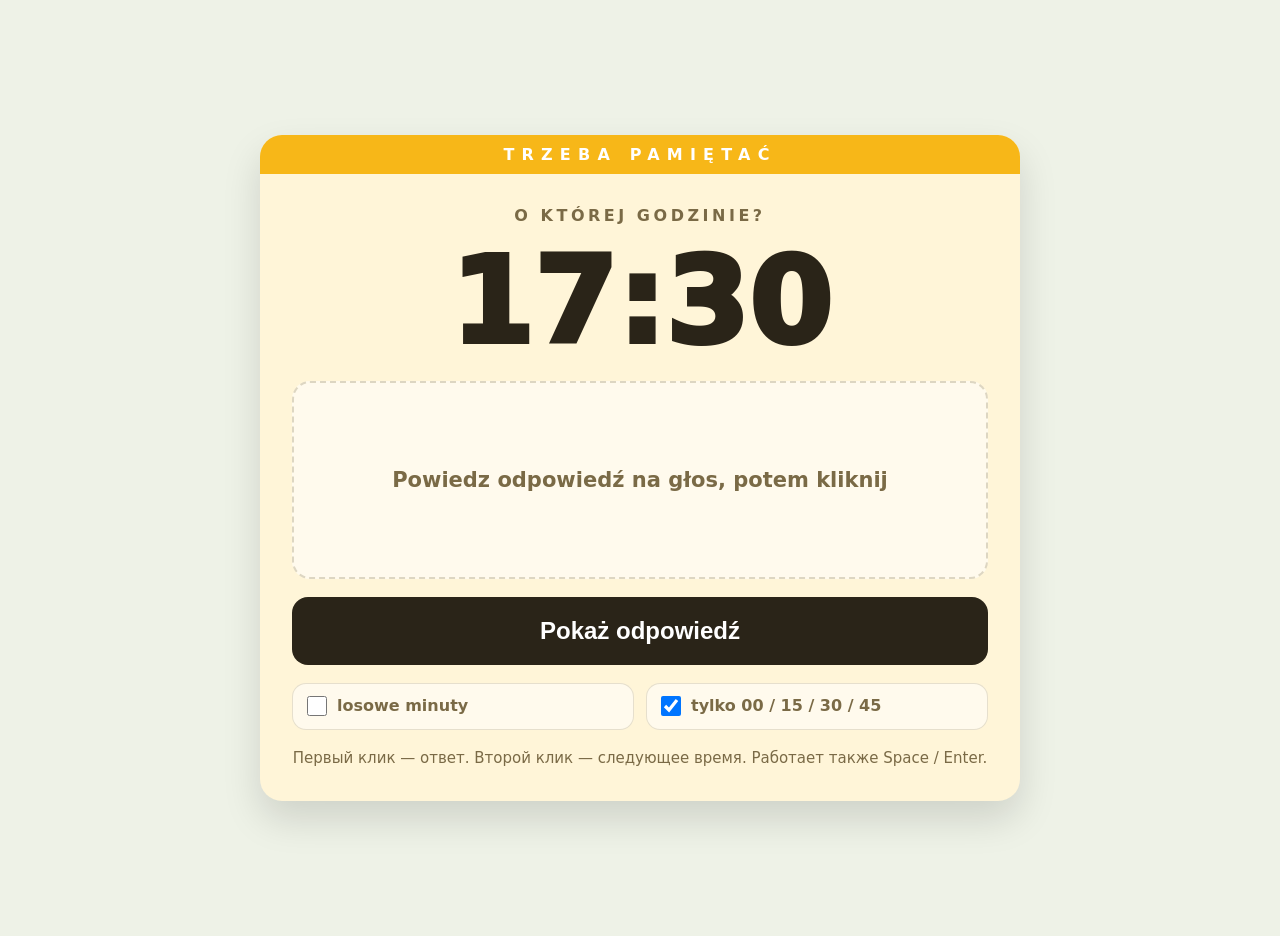
==== index.html @ 6b0a61c3 "rename" ====
<!doctype html><meta charset="utf-8" /><meta
  name="viewport"
  content="width=device-width,initial-scale=1"
/><title>Polish Time Trainer</title>
<style>
  body {
    margin: 0;
    min-height: 100vh;
    display: grid;
    place-items: center;
    background: #eef2e7;
    font-family: system-ui, sans-serif;
    color: #2a2418;
    padding: 18px;
  }
  .app {
    width: min(760px, 100%);
    background: #fff5d8;
    border-radius: 22px;
    overflow: hidden;
    box-shadow: 0 18px 38px #0002;
  }
  .top {
    background: #f7b718;
    color: white;
    text-align: center;
    padding: 10px;
    font-weight: 900;
    letter-spacing: 0.45em;
    text-transform: uppercase;
  }
  .box {
    padding: 32px;
    text-align: center;
  }
  .label {
    color: #7a6a46;
    font-weight: 900;
    letter-spacing: 0.22em;
    text-transform: uppercase;
  }
  .time {
    font-size: clamp(64px, 16vw, 120px);
    font-weight: 950;
    margin: 18px 0;
    line-height: 1;
  }
  .answer {
    min-height: 150px;
    display: grid;
    align-content: center;
    gap: 14px;
    margin: 18px 0;
    padding: 22px;
    border: 2px dashed #7a6a4640;
    border-radius: 18px;
    background: #fff8;
  }
  .placeholder {
    font-size: 21px;
    color: #7a6a46;
    font-weight: 800;
    line-height: 1.35;
  }
  .row {
    display: grid;
    grid-template-columns: 95px 1fr;
    gap: 12px;
    text-align: left;
    font-size: clamp(20px, 4vw, 30px);
    align-items: start;
  }
  .fmt {
    font-weight: 900;
    color: #7a6a46;
  }
  .txt {
    font-weight: 850;
    line-height: 1.35;
    overflow-wrap: anywhere;
  }
  .red {
    color: #d81f1f;
  }
  .green {
    color: #179a59;
  }
  button {
    width: 100%;
    border: 0;
    border-radius: 16px;
    background: #2a2418;
    color: white;
    font-size: 24px;
    font-weight: 900;
    padding: 20px;
    min-height: 64px;
    cursor: pointer;
    -webkit-tap-highlight-color: transparent;
  }
  .opts {
    display: grid;
    grid-template-columns: repeat(2, minmax(0, 1fr));
    gap: 12px;
    margin-top: 18px;
    color: #7a6a46;
    font-weight: 750;
    text-align: left;
  }
  .opt {
    display: flex;
    align-items: center;
    gap: 10px;
    padding: 12px 14px;
    border: 1px solid #7a6a4630;
    border-radius: 14px;
    background: #fff8;
    line-height: 1.3;
  }
  .opt input {
    width: 20px;
    height: 20px;
    margin: 0;
    flex: 0 0 auto;
  }
  .hint {
    margin-top: 18px;
    color: #7a6a46;
    font-size: 15px;
    line-height: 1.4;
  }
  @media (max-width: 520px) {
    body {
      display: block;
      min-height: auto;
      padding: 12px;
    }
    .app {
      border-radius: 18px;
    }
    .box {
      padding: 20px 14px;
    }
    .top {
      padding: 12px 10px;
      font-size: 13px;
      letter-spacing: 0.18em;
    }
    .label {
      font-size: 13px;
      letter-spacing: 0.14em;
    }
    .time {
      font-size: clamp(52px, 22vw, 84px);
      margin: 14px 0;
    }
    .answer {
      min-height: 132px;
      padding: 16px 14px;
      margin: 14px 0;
      border-radius: 16px;
    }
    .placeholder {
      font-size: 18px;
    }
    .row {
      grid-template-columns: 1fr;
      gap: 6px;
      text-align: center;
      font-size: clamp(18px, 5.5vw, 24px);
    }
    .fmt {
      font-size: 14px;
    }
    button {
      font-size: 20px;
      padding: 16px;
      border-radius: 14px;
    }
    .opts {
      grid-template-columns: 1fr;
      gap: 10px;
    }
    .opt {
      padding: 12px;
    }
    .hint {
      font-size: 14px;
    }
  }
</style>
<main class="app">
  <div class="top">Trzeba pamiętać</div>
  <section class="box">
    <div class="label">O której godzinie?</div>
    <div id="time" class="time"></div>
    <div id="answer" class="answer"></div>
    <button id="btn"></button>
    <div class="opts">
      <label class="opt"><input id="rand" type="checkbox" /> losowe minuty</label
      ><label class="opt"
        ><input id="quart" type="checkbox" checked /> tylko 00 / 15 / 30 / 45</label
      >
    </div>
    <div class="hint">
      Первый клик — ответ. Второй клик — следующее время. Работает также Space /
      Enter.
    </div>
  </section>
</main>
<script>
  const $ = (s) => document.querySelector(s);
  const time = $("#time"),
    ans = $("#answer"),
    btn = $("#btn");
  const rand = $("#rand"),
    quart = $("#quart");
  let cur,
    shown = false;
  const h24 = [
    "zerowej",
    "pierwszej",
    "drugiej",
    "trzeciej",
    "czwartej",
    "piątej",
    "szóstej",
    "siódmej",
    "ósmej",
    "dziewiątej",
    "dziesiątej",
    "jedenastej",
    "dwunastej",
    "trzynastej",
    "czternastej",
    "piętnastej",
    "szesnastej",
    "siedemnastej",
    "osiemnastej",
    "dziewiętnastej",
    "dwudziestej",
    "dwudziestej pierwszej",
    "dwudziestej drugiej",
    "dwudziestej trzeciej",
  ];
  const loc = [
    "dwunastej",
    "pierwszej",
    "drugiej",
    "trzeciej",
    "czwartej",
    "piątej",
    "szóstej",
    "siódmej",
    "ósmej",
    "dziewiątej",
    "dziesiątej",
    "jedenastej",
  ];
  const nom = [
    "dwunasta",
    "pierwsza",
    "druga",
    "trzecia",
    "czwarta",
    "piąta",
    "szósta",
    "siódma",
    "ósma",
    "dziewiąta",
    "dziesiąta",
    "jedenasta",
  ];
  const m0 = ["zero", "jeden", "dwa"];
  const ones = [
    "",
    "jeden",
    "dwa",
    "trzy",
    "cztery",
    "pięć",
    "sześć",
    "siedem",
    "osiem",
    "dziewięć",
  ];
  const teens = [
    "dziesięć",
    "jedenaście",
    "dwanaście",
    "trzynaście",
    "czternaście",
  ];
  teens.push(
    "piętnaście",
    "szesnaście",
    "siedemnaście",
    "osiemnaście",
    "dziewiętnaście",
  );
  const tens = [
    "",
    "",
    "dwadzieścia",
    "trzydzieści",
    "czterdzieści",
    "pięćdziesiąt",
  ];
  function mw(n) {
    if (n === 0) return "zero";
    if (n < 10) return ones[n];
    if (n < 20) return teens[n - 10];
    return tens[Math.floor(n / 10)] + (n % 10 ? " " + ones[n % 10] : "");
  }
  function pad(n) {
    return String(n).padStart(2, "0");
  }
  function html(x) {
    return x.replace(/</g, "&lt;");
  }
  function suffix(h) {
    if (h === 0) return "(w nocy)";
    if (h < 12) return "(rano)";
    if (h === 12) return "(w południe)";
    if (h < 18) return "(po południu)";
    return "(wieczorem)";
  }
  function f24(h, mi) {
    return mi === 0 ? "o " + h24[h] : "o " + h24[h] + " " + mw(mi);
  }
  function f12(h, mi) {
    let hh = h % 12;
    if (mi === 0) return "o " + loc[hh] + " " + suffix(h);
    if (mi === 15)
      return (
        "<span class=green>piętnaście po</span> " + loc[hh] + " " + suffix(h)
      );
    if (mi === 30)
      return (
        "<span class=green>o wpół do</span> " +
        loc[(hh + 1) % 12] +
        " " +
        suffix(h)
      );
    if (mi === 45)
      return (
        "<span class=green>za piętnaście</span> " +
        nom[(hh + 1) % 12] +
        " " +
        suffix(h)
      );
    if (mi < 30) return mw(mi) + " po " + loc[hh] + " " + suffix(h);
    return "za " + mw(60 - mi) + " " + nom[(hh + 1) % 12] + " " + suffix(h);
  }
  function next() {
    let h = Math.floor(Math.random() * 24),
      mi;
    if (quart.checked) mi = [0, 15, 30, 45][Math.floor(Math.random() * 4)];
    else
      mi = rand.checked
        ? Math.floor(Math.random() * 60)
        : [0, 5, 10, 15, 20, 25, 30, 35, 40, 45, 50, 55][
            Math.floor(Math.random() * 12)
          ];
    cur = { h, mi };
    time.textContent = pad(h) + ":" + pad(mi);
    ans.innerHTML =
      "<div class=placeholder>Powiedz odpowiedź na głos, potem kliknij</div>";
    btn.textContent = "Pokaż odpowiedź";
    shown = false;
  }
  function show() {
    ans.innerHTML =
      "<div class=row><div class=fmt>24 h</div><div class=txt><span class=red>" +
      f24(cur.h, cur.mi) +
      "</span></div></div><div class=row><div class=fmt>12 h</div><div class=txt>" +
      f12(cur.h, cur.mi) +
      "</div></div>";
    btn.textContent = "Następne";
    shown = true;
  }
  function click() {
    shown ? next() : show();
  }
  btn.onclick = click;
  document.addEventListener("keydown", (e) => {
    if (e.key === " " || e.key === "Enter") {
      e.preventDefault();
      click();
    }
  });
  quart.onchange = () => {
    if (quart.checked) rand.checked = false;
  };
  rand.onchange = () => {
    if (rand.checked) quart.checked = false;
  };
  next();
</script>
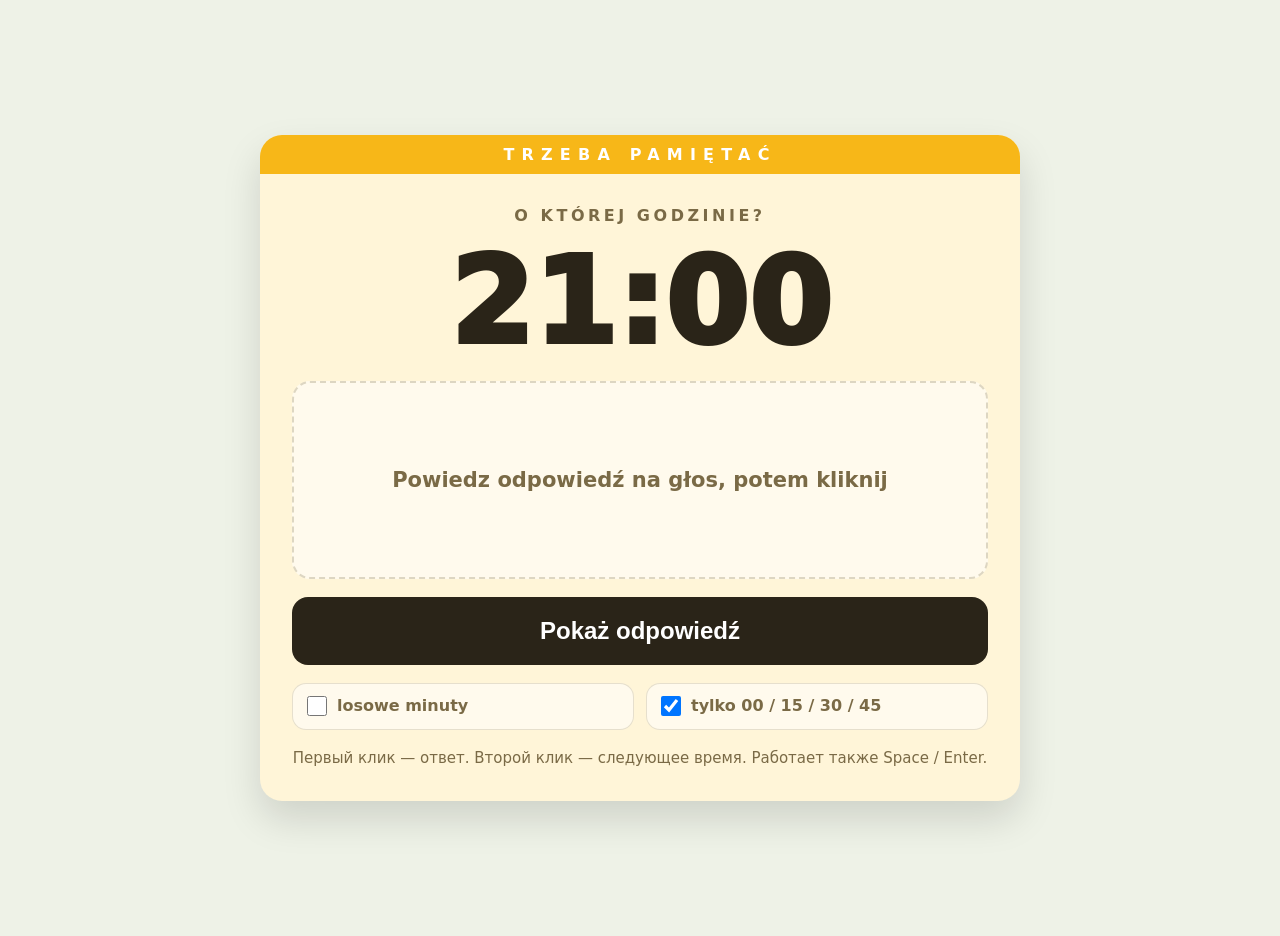
==== commit 6ef6fe53: "add new pages" ====
--- a/index.html
+++ b/index.html
@@ -189,6 +189,7 @@
     }
   }
 </style>
+
 <main class="app">
   <div class="top">Trzeba pamiętać</div>
   <section class="box">
@@ -197,9 +198,11 @@
     <div id="answer" class="answer"></div>
     <button id="btn"></button>
     <div class="opts">
-      <label class="opt"><input id="rand" type="checkbox" /> losowe minuty</label
+      <label class="opt"
+        ><input id="rand" type="checkbox" /> losowe minuty</label
       ><label class="opt"
-        ><input id="quart" type="checkbox" checked /> tylko 00 / 15 / 30 / 45</label
+        ><input id="quart" type="checkbox" checked /> tylko 00 / 15 / 30 /
+        45</label
       >
     </div>
     <div class="hint">
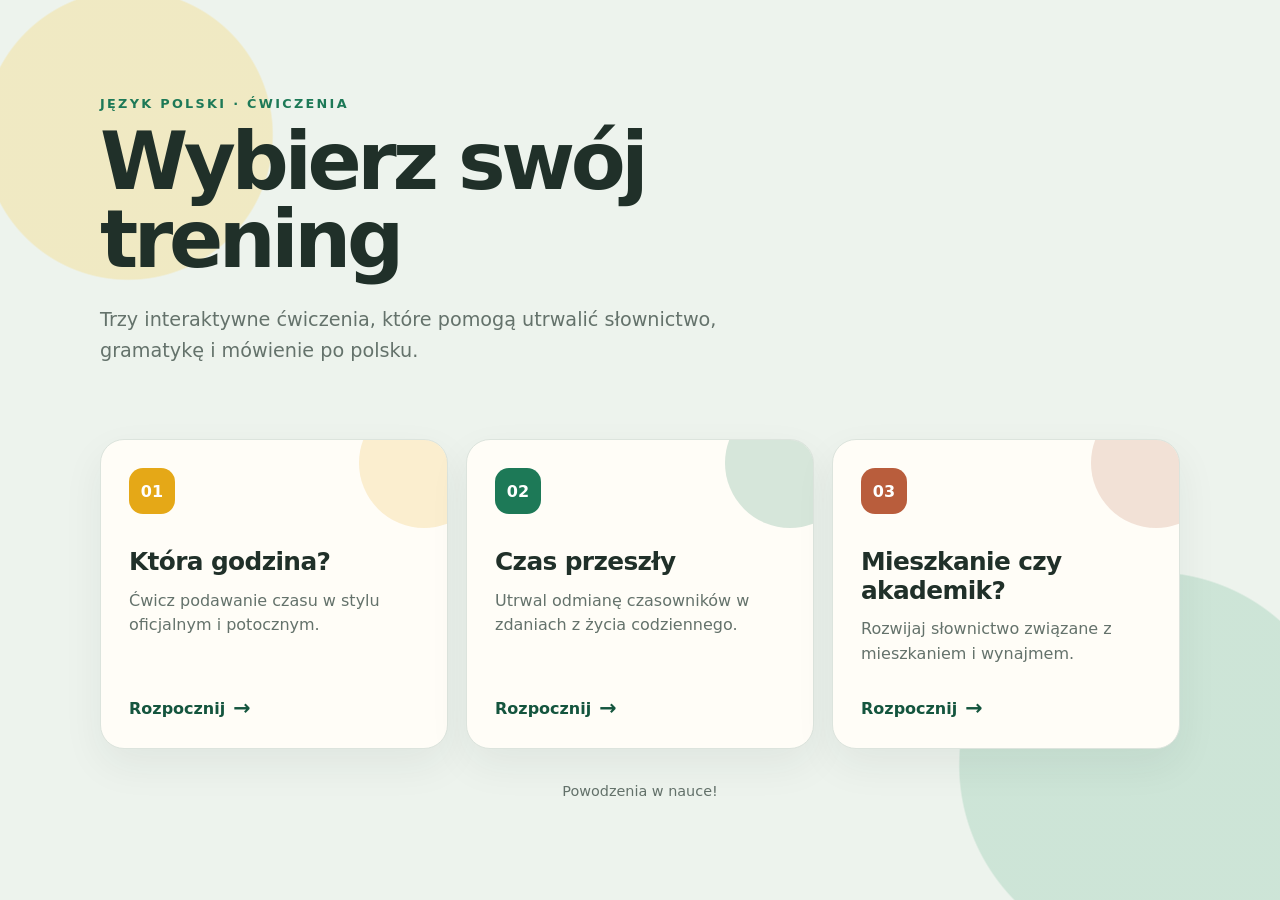
==== commit 40003c0b: "add main page" ====
--- a/index.html
+++ b/index.html
@@ -1,402 +1,237 @@
-<!doctype html><meta charset="utf-8" /><meta
-  name="viewport"
-  content="width=device-width,initial-scale=1"
-/><title>Polish Time Trainer</title>
-<style>
-  body {
-    margin: 0;
-    min-height: 100vh;
-    display: grid;
-    place-items: center;
-    background: #eef2e7;
-    font-family: system-ui, sans-serif;
-    color: #2a2418;
-    padding: 18px;
-  }
-  .app {
-    width: min(760px, 100%);
-    background: #fff5d8;
-    border-radius: 22px;
-    overflow: hidden;
-    box-shadow: 0 18px 38px #0002;
-  }
-  .top {
-    background: #f7b718;
-    color: white;
-    text-align: center;
-    padding: 10px;
-    font-weight: 900;
-    letter-spacing: 0.45em;
-    text-transform: uppercase;
-  }
-  .box {
-    padding: 32px;
-    text-align: center;
-  }
-  .label {
-    color: #7a6a46;
-    font-weight: 900;
-    letter-spacing: 0.22em;
-    text-transform: uppercase;
-  }
-  .time {
-    font-size: clamp(64px, 16vw, 120px);
-    font-weight: 950;
-    margin: 18px 0;
-    line-height: 1;
-  }
-  .answer {
-    min-height: 150px;
-    display: grid;
-    align-content: center;
-    gap: 14px;
-    margin: 18px 0;
-    padding: 22px;
-    border: 2px dashed #7a6a4640;
-    border-radius: 18px;
-    background: #fff8;
-  }
-  .placeholder {
-    font-size: 21px;
-    color: #7a6a46;
-    font-weight: 800;
-    line-height: 1.35;
-  }
-  .row {
-    display: grid;
-    grid-template-columns: 95px 1fr;
-    gap: 12px;
-    text-align: left;
-    font-size: clamp(20px, 4vw, 30px);
-    align-items: start;
-  }
-  .fmt {
-    font-weight: 900;
-    color: #7a6a46;
-  }
-  .txt {
-    font-weight: 850;
-    line-height: 1.35;
-    overflow-wrap: anywhere;
-  }
-  .red {
-    color: #d81f1f;
-  }
-  .green {
-    color: #179a59;
-  }
-  button {
-    width: 100%;
-    border: 0;
-    border-radius: 16px;
-    background: #2a2418;
-    color: white;
-    font-size: 24px;
-    font-weight: 900;
-    padding: 20px;
-    min-height: 64px;
-    cursor: pointer;
-    -webkit-tap-highlight-color: transparent;
-  }
-  .opts {
-    display: grid;
-    grid-template-columns: repeat(2, minmax(0, 1fr));
-    gap: 12px;
-    margin-top: 18px;
-    color: #7a6a46;
-    font-weight: 750;
-    text-align: left;
-  }
-  .opt {
-    display: flex;
-    align-items: center;
-    gap: 10px;
-    padding: 12px 14px;
-    border: 1px solid #7a6a4630;
-    border-radius: 14px;
-    background: #fff8;
-    line-height: 1.3;
-  }
-  .opt input {
-    width: 20px;
-    height: 20px;
-    margin: 0;
-    flex: 0 0 auto;
-  }
-  .hint {
-    margin-top: 18px;
-    color: #7a6a46;
-    font-size: 15px;
-    line-height: 1.4;
-  }
-  @media (max-width: 520px) {
-    body {
-      display: block;
-      min-height: auto;
-      padding: 12px;
-    }
-    .app {
-      border-radius: 18px;
-    }
-    .box {
-      padding: 20px 14px;
-    }
-    .top {
-      padding: 12px 10px;
-      font-size: 13px;
-      letter-spacing: 0.18em;
-    }
-    .label {
-      font-size: 13px;
-      letter-spacing: 0.14em;
-    }
-    .time {
-      font-size: clamp(52px, 22vw, 84px);
-      margin: 14px 0;
-    }
-    .answer {
-      min-height: 132px;
-      padding: 16px 14px;
-      margin: 14px 0;
-      border-radius: 16px;
-    }
-    .placeholder {
-      font-size: 18px;
-    }
-    .row {
-      grid-template-columns: 1fr;
-      gap: 6px;
-      text-align: center;
-      font-size: clamp(18px, 5.5vw, 24px);
-    }
-    .fmt {
-      font-size: 14px;
-    }
-    button {
-      font-size: 20px;
-      padding: 16px;
-      border-radius: 14px;
-    }
-    .opts {
-      grid-template-columns: 1fr;
-      gap: 10px;
-    }
-    .opt {
-      padding: 12px;
-    }
-    .hint {
-      font-size: 14px;
-    }
-  }
-</style>
-
-<main class="app">
-  <div class="top">Trzeba pamiętać</div>
-  <section class="box">
-    <div class="label">O której godzinie?</div>
-    <div id="time" class="time"></div>
-    <div id="answer" class="answer"></div>
-    <button id="btn"></button>
-    <div class="opts">
-      <label class="opt"
-        ><input id="rand" type="checkbox" /> losowe minuty</label
-      ><label class="opt"
-        ><input id="quart" type="checkbox" checked /> tylko 00 / 15 / 30 /
-        45</label
-      >
-    </div>
-    <div class="hint">
-      Первый клик — ответ. Второй клик — следующее время. Работает также Space /
-      Enter.
-    </div>
-  </section>
-</main>
-<script>
-  const $ = (s) => document.querySelector(s);
-  const time = $("#time"),
-    ans = $("#answer"),
-    btn = $("#btn");
-  const rand = $("#rand"),
-    quart = $("#quart");
-  let cur,
-    shown = false;
-  const h24 = [
-    "zerowej",
-    "pierwszej",
-    "drugiej",
-    "trzeciej",
-    "czwartej",
-    "piątej",
-    "szóstej",
-    "siódmej",
-    "ósmej",
-    "dziewiątej",
-    "dziesiątej",
-    "jedenastej",
-    "dwunastej",
-    "trzynastej",
-    "czternastej",
-    "piętnastej",
-    "szesnastej",
-    "siedemnastej",
-    "osiemnastej",
-    "dziewiętnastej",
-    "dwudziestej",
-    "dwudziestej pierwszej",
-    "dwudziestej drugiej",
-    "dwudziestej trzeciej",
-  ];
-  const loc = [
-    "dwunastej",
-    "pierwszej",
-    "drugiej",
-    "trzeciej",
-    "czwartej",
-    "piątej",
-    "szóstej",
-    "siódmej",
-    "ósmej",
-    "dziewiątej",
-    "dziesiątej",
-    "jedenastej",
-  ];
-  const nom = [
-    "dwunasta",
-    "pierwsza",
-    "druga",
-    "trzecia",
-    "czwarta",
-    "piąta",
-    "szósta",
-    "siódma",
-    "ósma",
-    "dziewiąta",
-    "dziesiąta",
-    "jedenasta",
-  ];
-  const m0 = ["zero", "jeden", "dwa"];
-  const ones = [
-    "",
-    "jeden",
-    "dwa",
-    "trzy",
-    "cztery",
-    "pięć",
-    "sześć",
-    "siedem",
-    "osiem",
-    "dziewięć",
-  ];
-  const teens = [
-    "dziesięć",
-    "jedenaście",
-    "dwanaście",
-    "trzynaście",
-    "czternaście",
-  ];
-  teens.push(
-    "piętnaście",
-    "szesnaście",
-    "siedemnaście",
-    "osiemnaście",
-    "dziewiętnaście",
-  );
-  const tens = [
-    "",
-    "",
-    "dwadzieścia",
-    "trzydzieści",
-    "czterdzieści",
-    "pięćdziesiąt",
-  ];
-  function mw(n) {
-    if (n === 0) return "zero";
-    if (n < 10) return ones[n];
-    if (n < 20) return teens[n - 10];
-    return tens[Math.floor(n / 10)] + (n % 10 ? " " + ones[n % 10] : "");
-  }
-  function pad(n) {
-    return String(n).padStart(2, "0");
-  }
-  function html(x) {
-    return x.replace(/</g, "&lt;");
-  }
-  function suffix(h) {
-    if (h === 0) return "(w nocy)";
-    if (h < 12) return "(rano)";
-    if (h === 12) return "(w południe)";
-    if (h < 18) return "(po południu)";
-    return "(wieczorem)";
-  }
-  function f24(h, mi) {
-    return mi === 0 ? "o " + h24[h] : "o " + h24[h] + " " + mw(mi);
-  }
-  function f12(h, mi) {
-    let hh = h % 12;
-    if (mi === 0) return "o " + loc[hh] + " " + suffix(h);
-    if (mi === 15)
-      return (
-        "<span class=green>piętnaście po</span> " + loc[hh] + " " + suffix(h)
-      );
-    if (mi === 30)
-      return (
-        "<span class=green>o wpół do</span> " +
-        loc[(hh + 1) % 12] +
-        " " +
-        suffix(h)
-      );
-    if (mi === 45)
-      return (
-        "<span class=green>za piętnaście</span> " +
-        nom[(hh + 1) % 12] +
-        " " +
-        suffix(h)
-      );
-    if (mi < 30) return mw(mi) + " po " + loc[hh] + " " + suffix(h);
-    return "za " + mw(60 - mi) + " " + nom[(hh + 1) % 12] + " " + suffix(h);
-  }
-  function next() {
-    let h = Math.floor(Math.random() * 24),
-      mi;
-    if (quart.checked) mi = [0, 15, 30, 45][Math.floor(Math.random() * 4)];
-    else
-      mi = rand.checked
-        ? Math.floor(Math.random() * 60)
-        : [0, 5, 10, 15, 20, 25, 30, 35, 40, 45, 50, 55][
-            Math.floor(Math.random() * 12)
-          ];
-    cur = { h, mi };
-    time.textContent = pad(h) + ":" + pad(mi);
-    ans.innerHTML =
-      "<div class=placeholder>Powiedz odpowiedź na głos, potem kliknij</div>";
-    btn.textContent = "Pokaż odpowiedź";
-    shown = false;
-  }
-  function show() {
-    ans.innerHTML =
-      "<div class=row><div class=fmt>24 h</div><div class=txt><span class=red>" +
-      f24(cur.h, cur.mi) +
-      "</span></div></div><div class=row><div class=fmt>12 h</div><div class=txt>" +
-      f12(cur.h, cur.mi) +
-      "</div></div>";
-    btn.textContent = "Następne";
-    shown = true;
-  }
-  function click() {
-    shown ? next() : show();
-  }
-  btn.onclick = click;
-  document.addEventListener("keydown", (e) => {
-    if (e.key === " " || e.key === "Enter") {
-      e.preventDefault();
-      click();
-    }
-  });
-  quart.onchange = () => {
-    if (quart.checked) rand.checked = false;
-  };
-  rand.onchange = () => {
-    if (rand.checked) quart.checked = false;
-  };
-  next();
-</script>
+<!doctype html>
+<html lang="pl">
+  <head>
+    <meta charset="utf-8" />
+    <meta name="viewport" content="width=device-width, initial-scale=1" />
+    <meta
+      name="description"
+      content="Interaktywne ćwiczenia do nauki języka polskiego."
+    />
+    <title>Polski — interaktywne ćwiczenia</title>
+    <style>
+      :root {
+        color-scheme: light;
+        --ink: #203029;
+        --muted: #64726b;
+        --paper: #fffdf7;
+        --green: #1d7957;
+        --green-dark: #14553e;
+        --yellow: #f2bd3d;
+        --line: #dce4dd;
+      }
+
+      * {
+        box-sizing: border-box;
+      }
+
+      body {
+        margin: 0;
+        min-height: 100vh;
+        color: var(--ink);
+        background:
+          radial-gradient(circle at 10% 15%, #f6d66f55 0 9rem, transparent 9.1rem),
+          radial-gradient(circle at 90% 85%, #75bd9a44 0 12rem, transparent 12.1rem),
+          #edf3ed;
+        font-family:
+          Inter, ui-sans-serif, system-ui, -apple-system, BlinkMacSystemFont,
+          "Segoe UI", sans-serif;
+      }
+
+      .page {
+        width: min(1080px, calc(100% - 32px));
+        margin: 0 auto;
+        padding: clamp(48px, 8vw, 96px) 0 56px;
+      }
+
+      .eyebrow {
+        margin: 0 0 12px;
+        color: var(--green);
+        font-size: 0.8rem;
+        font-weight: 900;
+        letter-spacing: 0.18em;
+        text-transform: uppercase;
+      }
+
+      h1 {
+        max-width: 720px;
+        margin: 0;
+        font-size: clamp(2.4rem, 7vw, 5rem);
+        line-height: 0.98;
+        letter-spacing: -0.055em;
+      }
+
+      .intro {
+        max-width: 620px;
+        margin: 24px 0 0;
+        color: var(--muted);
+        font-size: clamp(1rem, 2vw, 1.2rem);
+        line-height: 1.65;
+      }
+
+      .cards {
+        display: grid;
+        grid-template-columns: repeat(3, minmax(0, 1fr));
+        gap: 18px;
+        margin-top: clamp(40px, 7vw, 72px);
+      }
+
+      .card {
+        position: relative;
+        display: flex;
+        min-height: 310px;
+        flex-direction: column;
+        padding: 28px;
+        overflow: hidden;
+        color: inherit;
+        text-decoration: none;
+        background: var(--paper);
+        border: 1px solid var(--line);
+        border-radius: 24px;
+        box-shadow: 0 16px 40px #20302910;
+        transition:
+          transform 180ms ease,
+          box-shadow 180ms ease,
+          border-color 180ms ease;
+      }
+
+      .card::before {
+        position: absolute;
+        top: -42px;
+        right: -42px;
+        width: 130px;
+        height: 130px;
+        background: var(--accent);
+        border-radius: 50%;
+        content: "";
+        opacity: 0.18;
+      }
+
+      .card:hover {
+        border-color: var(--accent);
+        box-shadow: 0 22px 48px #20302920;
+        transform: translateY(-6px);
+      }
+
+      .card:focus-visible {
+        outline: 4px solid #1d795744;
+        outline-offset: 4px;
+      }
+
+      .card:nth-child(1) {
+        --accent: #e5a817;
+      }
+
+      .card:nth-child(2) {
+        --accent: #1d7957;
+      }
+
+      .card:nth-child(3) {
+        --accent: #b95d3c;
+      }
+
+      .number {
+        display: grid;
+        width: 46px;
+        height: 46px;
+        place-items: center;
+        color: white;
+        background: var(--accent);
+        border-radius: 14px;
+        font-weight: 900;
+      }
+
+      h2 {
+        margin: 34px 0 12px;
+        font-size: 1.55rem;
+        line-height: 1.15;
+        letter-spacing: -0.025em;
+      }
+
+      .card p {
+        margin: 0;
+        color: var(--muted);
+        line-height: 1.55;
+      }
+
+      .open {
+        display: flex;
+        align-items: center;
+        gap: 8px;
+        margin-top: auto;
+        padding-top: 24px;
+        color: var(--green-dark);
+        font-weight: 850;
+      }
+
+      .arrow {
+        font-size: 1.3rem;
+        transition: transform 180ms ease;
+      }
+
+      .card:hover .arrow {
+        transform: translateX(5px);
+      }
+
+      footer {
+        margin-top: 34px;
+        color: var(--muted);
+        font-size: 0.9rem;
+        text-align: center;
+      }
+
+      @media (max-width: 800px) {
+        .cards {
+          grid-template-columns: 1fr;
+        }
+
+        .card {
+          min-height: 250px;
+        }
+      }
+
+      @media (prefers-reduced-motion: reduce) {
+        .card,
+        .arrow {
+          transition: none;
+        }
+      }
+    </style>
+  </head>
+  <body>
+    <main class="page">
+      <header>
+        <p class="eyebrow">Język polski · ćwiczenia</p>
+        <h1>Wybierz swój trening</h1>
+        <p class="intro">
+          Trzy interaktywne ćwiczenia, które pomogą utrwalić słownictwo,
+          gramatykę i mówienie po polsku.
+        </p>
+      </header>
+
+      <nav class="cards" aria-label="Lista ćwiczeń">
+        <a class="card" href="./godzina/">
+          <span class="number">01</span>
+          <h2>Która godzina?</h2>
+          <p>Ćwicz podawanie czasu w stylu oficjalnym i potocznym.</p>
+          <span class="open">Rozpocznij <span class="arrow">→</span></span>
+        </a>
+
+        <a class="card" href="./czas%20przesz%C5%82y/">
+          <span class="number">02</span>
+          <h2>Czas przeszły</h2>
+          <p>Utrwal odmianę czasowników w zdaniach z życia codziennego.</p>
+          <span class="open">Rozpocznij <span class="arrow">→</span></span>
+        </a>
+
+        <a class="card" href="./mieszkanie%20czy%20akademik/">
+          <span class="number">03</span>
+          <h2>Mieszkanie czy akademik?</h2>
+          <p>Rozwijaj słownictwo związane z mieszkaniem i wynajmem.</p>
+          <span class="open">Rozpocznij <span class="arrow">→</span></span>
+        </a>
+      </nav>
+
+      <footer>Powodzenia w nauce!</footer>
+    </main>
+  </body>
+</html>
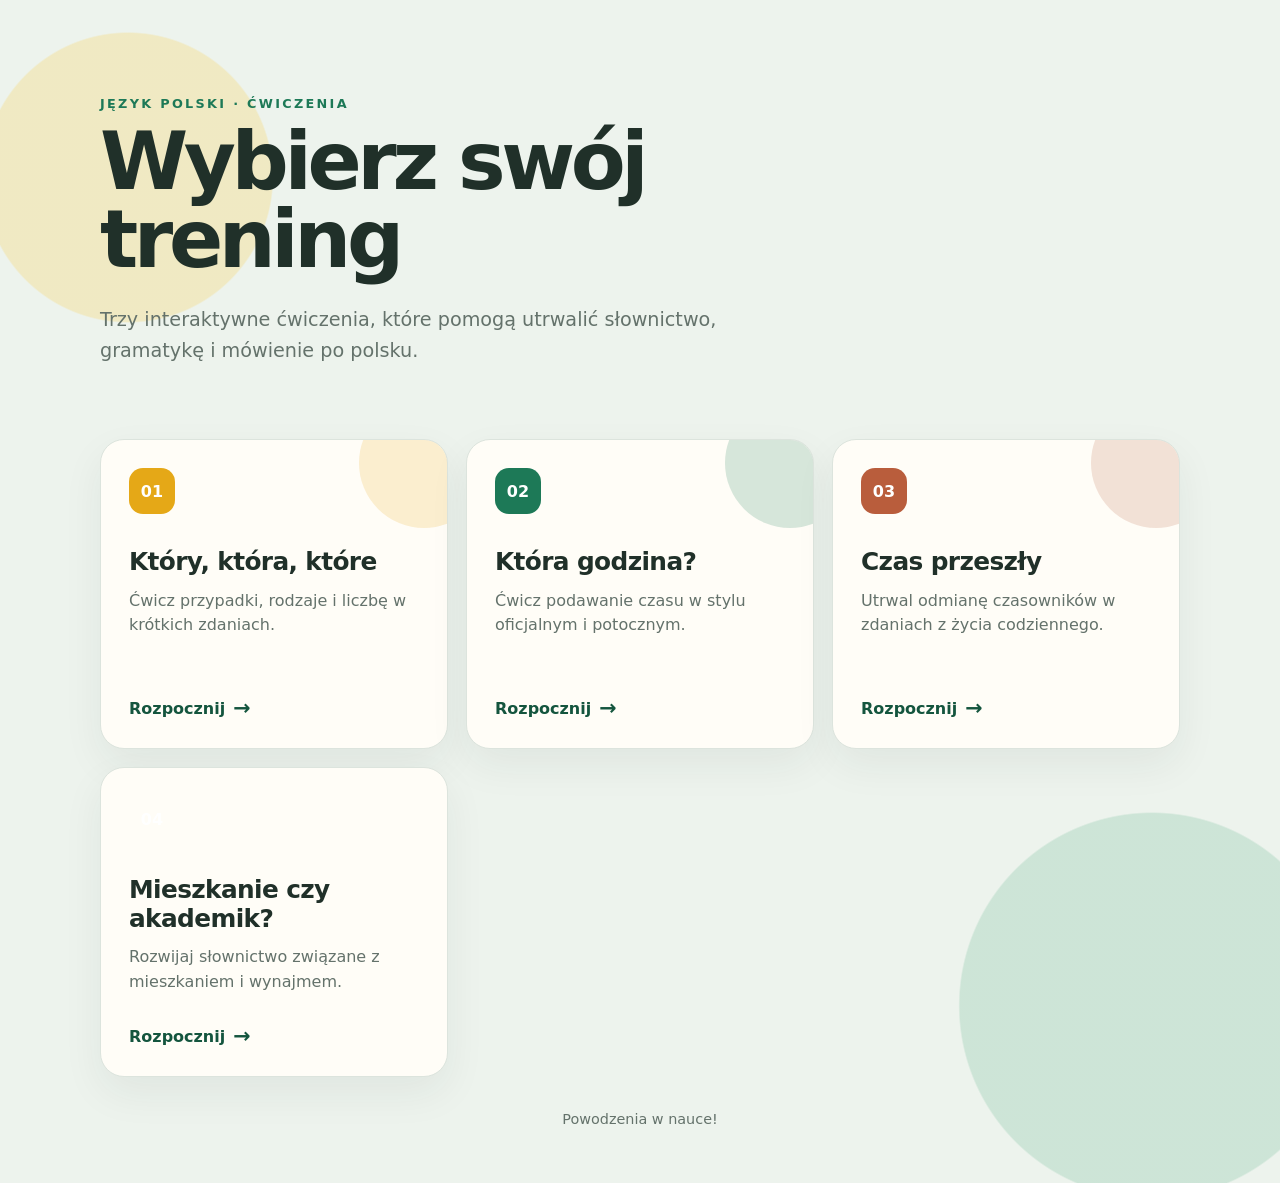
==== commit 1f1e7483: "add new tasks" ====
--- a/index.html
+++ b/index.html
@@ -209,22 +209,29 @@
       </header>
 
       <nav class="cards" aria-label="Lista ćwiczeń">
+        <a class="card" href="./kt%C3%B3ry/">
+          <span class="number">01</span>
+          <h2>Który, która, które</h2>
+          <p>Ćwicz przypadki, rodzaje i liczbę w krótkich zdaniach.</p>
+          <span class="open">Rozpocznij <span class="arrow">→</span></span>
+        </a>
+
         <a class="card" href="./godzina/">
-          <span class="number">01</span>
+          <span class="number">02</span>
           <h2>Która godzina?</h2>
           <p>Ćwicz podawanie czasu w stylu oficjalnym i potocznym.</p>
           <span class="open">Rozpocznij <span class="arrow">→</span></span>
         </a>
 
         <a class="card" href="./czas%20przesz%C5%82y/">
-          <span class="number">02</span>
+          <span class="number">03</span>
           <h2>Czas przeszły</h2>
           <p>Utrwal odmianę czasowników w zdaniach z życia codziennego.</p>
           <span class="open">Rozpocznij <span class="arrow">→</span></span>
         </a>
 
         <a class="card" href="./mieszkanie%20czy%20akademik/">
-          <span class="number">03</span>
+          <span class="number">04</span>
           <h2>Mieszkanie czy akademik?</h2>
           <p>Rozwijaj słownictwo związane z mieszkaniem i wynajmem.</p>
           <span class="open">Rozpocznij <span class="arrow">→</span></span>
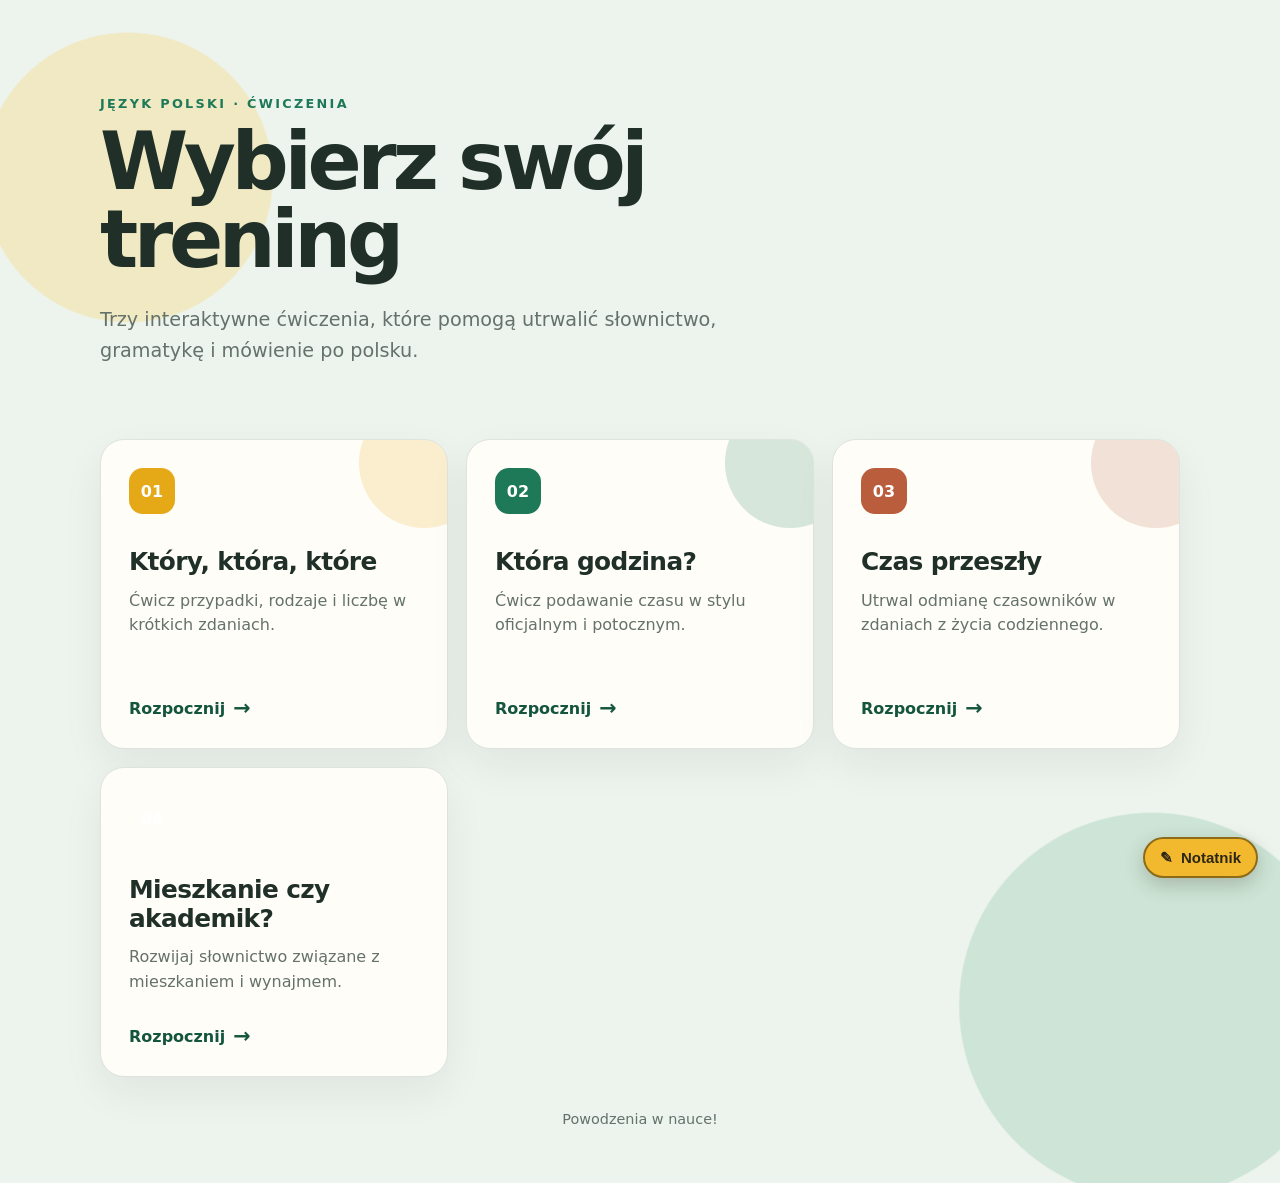
==== commit 331cb979: "add notebook" ====
--- a/index.html
+++ b/index.html
@@ -8,6 +8,7 @@
       content="Interaktywne ćwiczenia do nauki języka polskiego."
     />
     <title>Polski — interaktywne ćwiczenia</title>
+    <link rel="stylesheet" href="./notebook.css" />
     <style>
       :root {
         color-scheme: light;
@@ -240,5 +241,6 @@
 
       <footer>Powodzenia w nauce!</footer>
     </main>
+    <script src="./notebook.js"></script>
   </body>
 </html>
--- a/notebook.css
+++ b/notebook.css
@@ -0,0 +1,68 @@
+.lesson-notebook-launcher,
+.lesson-notebook,
+.lesson-notebook * { box-sizing: border-box; }
+
+.lesson-notebook-launcher {
+  position: fixed; right: 22px; bottom: 22px; z-index: 2147483646;
+  display: inline-flex; align-items: center; gap: 8px; min-width: 0;
+  margin: 0; padding: 11px 15px; border: 2px solid #8d6b18;
+  border-radius: 999px; background: #f2b92f; color: #2d2617;
+  box-shadow: 0 7px 20px rgba(52, 42, 17, 0.24);
+  font: 700 15px/1 Arial, sans-serif; letter-spacing: 0;
+  text-transform: none; cursor: pointer;
+}
+.lesson-notebook-launcher:hover { background: #ffc943; transform: translateY(-1px); }
+.lesson-notebook-launcher[hidden], .lesson-notebook[hidden] { display: none; }
+
+.lesson-notebook {
+  position: fixed; z-index: 2147483647;
+  width: min(390px, calc(100vw - 24px)); margin: 0; overflow: hidden;
+  border: 2px solid #8d6b18; border-radius: 15px; background: #fffdf3;
+  color: #28241c; box-shadow: 0 15px 44px rgba(32, 27, 14, 0.28);
+  font-family: Arial, sans-serif;
+}
+.lesson-notebook-header {
+  display: flex; align-items: center; gap: 8px; min-height: 48px;
+  padding: 6px 7px 6px 12px; background: #f2b92f;
+  cursor: grab; touch-action: none; user-select: none;
+}
+.lesson-notebook.is-dragging .lesson-notebook-header { cursor: grabbing; }
+.lesson-notebook-grip { color: #705716; font-size: 20px; line-height: 1; letter-spacing: -3px; }
+.lesson-notebook-title {
+  flex: 1; margin: 0; color: #2d2617;
+  font: 800 16px/1.1 Arial, sans-serif; letter-spacing: 0.02em;
+}
+.lesson-notebook-controls { display: flex; gap: 5px; }
+.lesson-notebook-control {
+  display: grid; place-items: center; width: 34px; height: 32px; min-width: 34px;
+  margin: 0; padding: 0; border: 1px solid rgba(74, 55, 11, 0.35);
+  border-radius: 8px; background: rgba(255, 255, 255, 0.72); color: #342b17;
+  box-shadow: none; font: 800 14px/1 Arial, sans-serif; letter-spacing: 0;
+  text-transform: none; cursor: pointer;
+}
+.lesson-notebook-control:hover { background: #fff; transform: none; }
+.lesson-notebook-control:focus-visible,
+.lesson-notebook-launcher:focus-visible,
+.lesson-notebook-text:focus-visible {
+  outline: 3px solid rgba(43, 91, 158, 0.5); outline-offset: 2px;
+}
+.lesson-notebook-body { padding: 10px; }
+.lesson-notebook-text {
+  display: block; width: 100%; height: 250px; min-height: 130px;
+  margin: 0; padding: 13px 14px; resize: both;
+  border: 1px solid #d5c894; border-radius: 10px;
+  background: repeating-linear-gradient(to bottom, #fffef8 0, #fffef8 calc(1.55em - 1px), #e9e2c8 calc(1.55em - 1px), #e9e2c8 1.55em);
+  color: #29251d; box-shadow: inset 0 1px 4px rgba(67, 54, 22, 0.08);
+  font-family: Georgia, "Times New Roman", serif; line-height: 1.55;
+}
+.lesson-notebook-status {
+  min-height: 16px; margin: 6px 3px 0; color: #756944;
+  font: 12px/1.2 Arial, sans-serif; text-align: right;
+}
+.lesson-notebook.is-collapsed .lesson-notebook-body { display: none; }
+
+@media (max-width: 520px) {
+  .lesson-notebook-launcher { right: 12px; bottom: 12px; }
+  .lesson-notebook { width: calc(100vw - 16px); }
+  .lesson-notebook-text { height: 210px; }
+}
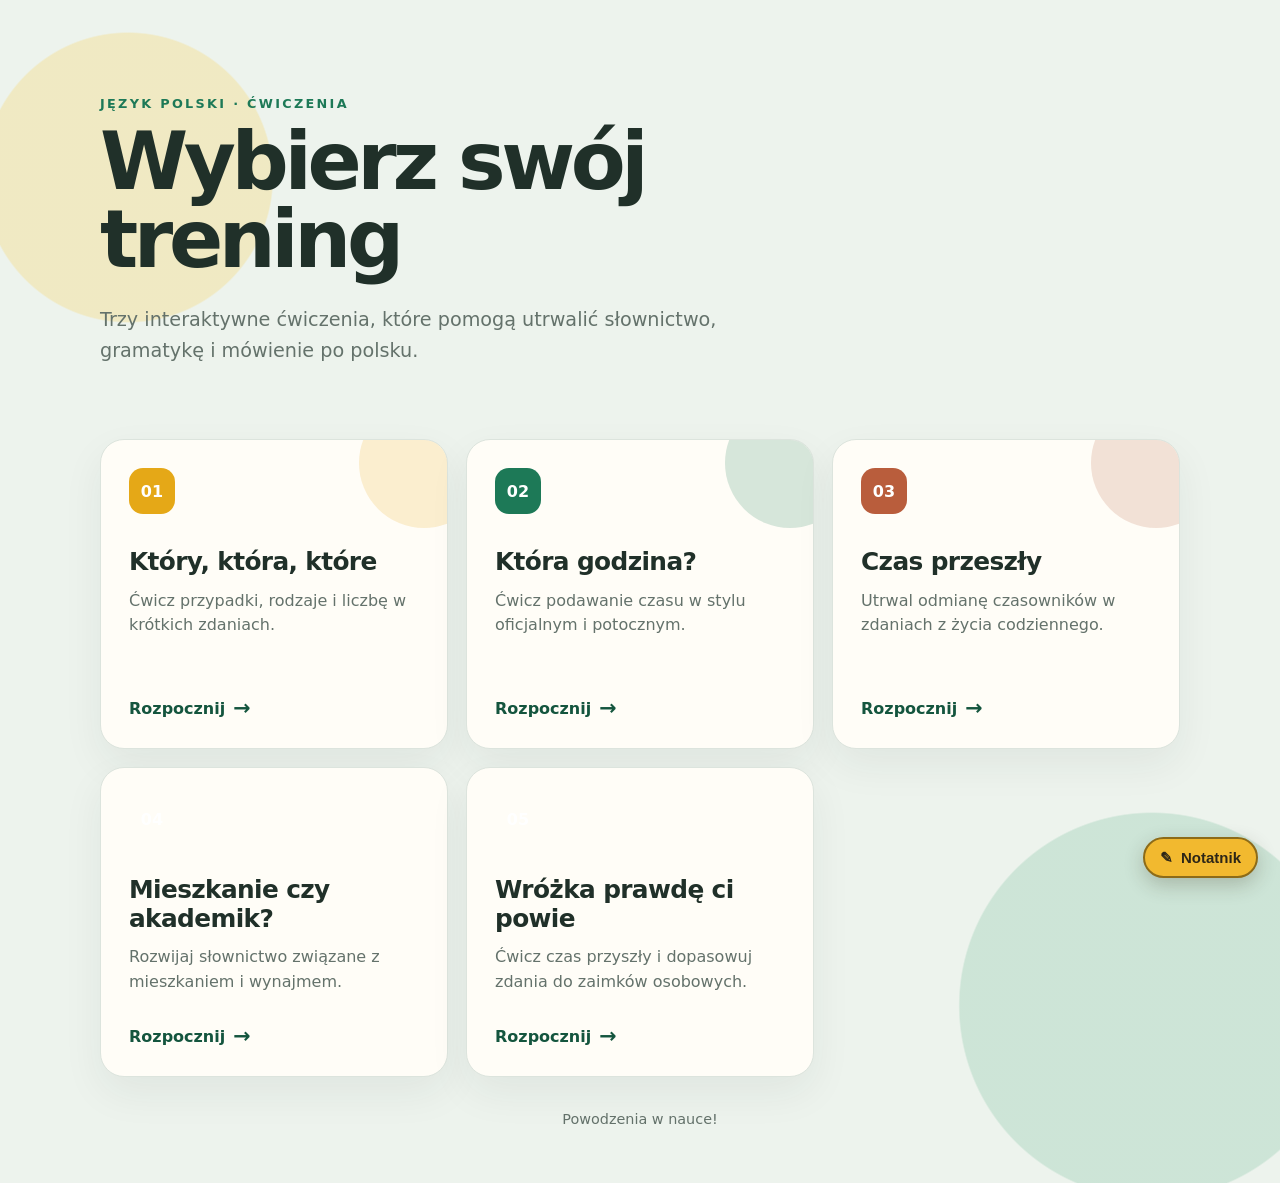
==== commit a6186027: "add wróżka prawdę ci powie" ====
--- a/index.html
+++ b/index.html
@@ -237,6 +237,13 @@
           <p>Rozwijaj słownictwo związane z mieszkaniem i wynajmem.</p>
           <span class="open">Rozpocznij <span class="arrow">→</span></span>
         </a>
+
+        <a class="card" href="./wr%C3%B3%C5%BCka%20prawd%C4%99%20ci%20powie/">
+          <span class="number">05</span>
+          <h2>Wróżka prawdę ci powie</h2>
+          <p>Ćwicz czas przyszły i dopasowuj zdania do zaimków osobowych.</p>
+          <span class="open">Rozpocznij <span class="arrow">→</span></span>
+        </a>
       </nav>
 
       <footer>Powodzenia w nauce!</footer>
--- a/notebook.css
+++ b/notebook.css
@@ -1,6 +1,40 @@
 .lesson-notebook-launcher,
+.course-home-link,
 .lesson-notebook,
 .lesson-notebook * { box-sizing: border-box; }
+
+.course-home-link {
+  position: fixed;
+  top: 14px;
+  left: 14px;
+  z-index: 2147483645;
+  display: inline-flex;
+  align-items: center;
+  gap: 7px;
+  margin: 0;
+  padding: 10px 14px;
+  border: 2px solid #557260;
+  border-radius: 999px;
+  background: rgba(255, 255, 255, 0.94);
+  color: #294b37;
+  box-shadow: 0 5px 16px rgba(35, 60, 44, 0.18);
+  font: 750 14px/1 Arial, sans-serif;
+  letter-spacing: 0;
+  text-decoration: none;
+  text-transform: none;
+  backdrop-filter: blur(6px);
+}
+
+.course-home-link:hover {
+  background: #edf5ef;
+  color: #173a27;
+  transform: translateY(-1px);
+}
+
+.course-home-link:focus-visible {
+  outline: 3px solid rgba(43, 91, 158, 0.5);
+  outline-offset: 2px;
+}
 
 .lesson-notebook-launcher {
   position: fixed; right: 22px; bottom: 22px; z-index: 2147483646;
@@ -62,6 +96,12 @@
 .lesson-notebook.is-collapsed .lesson-notebook-body { display: none; }
 
 @media (max-width: 520px) {
+  .course-home-link {
+    top: 8px;
+    left: 8px;
+    padding: 9px 12px;
+  }
+
   .lesson-notebook-launcher { right: 12px; bottom: 12px; }
   .lesson-notebook { width: calc(100vw - 16px); }
   .lesson-notebook-text { height: 210px; }
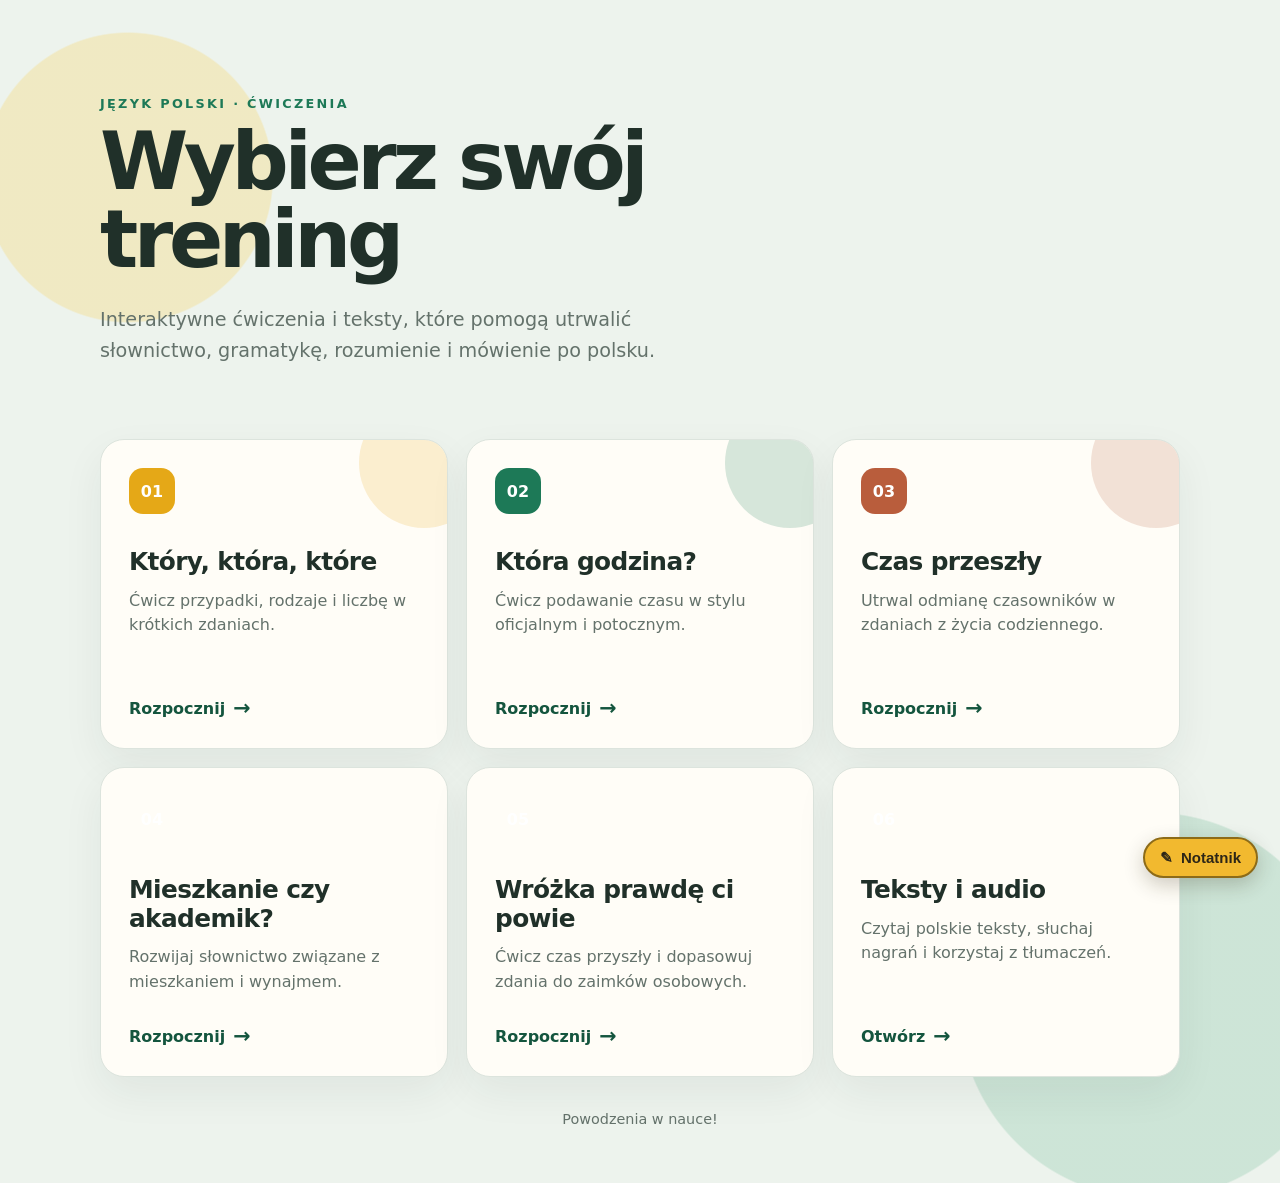
==== commit 34cb55e8: "add teksty i audio" ====
--- a/index.html
+++ b/index.html
@@ -204,8 +204,8 @@
         <p class="eyebrow">Język polski · ćwiczenia</p>
         <h1>Wybierz swój trening</h1>
         <p class="intro">
-          Trzy interaktywne ćwiczenia, które pomogą utrwalić słownictwo,
-          gramatykę i mówienie po polsku.
+          Interaktywne ćwiczenia i teksty, które pomogą utrwalić słownictwo,
+          gramatykę, rozumienie i mówienie po polsku.
         </p>
       </header>
 
@@ -244,6 +244,13 @@
           <p>Ćwicz czas przyszły i dopasowuj zdania do zaimków osobowych.</p>
           <span class="open">Rozpocznij <span class="arrow">→</span></span>
         </a>
+
+        <a class="card" href="./teksty%20i%20audio/">
+          <span class="number">06</span>
+          <h2>Teksty i audio</h2>
+          <p>Czytaj polskie teksty, słuchaj nagrań i korzystaj z tłumaczeń.</p>
+          <span class="open">Otwórz <span class="arrow">→</span></span>
+        </a>
       </nav>
 
       <footer>Powodzenia w nauce!</footer>
